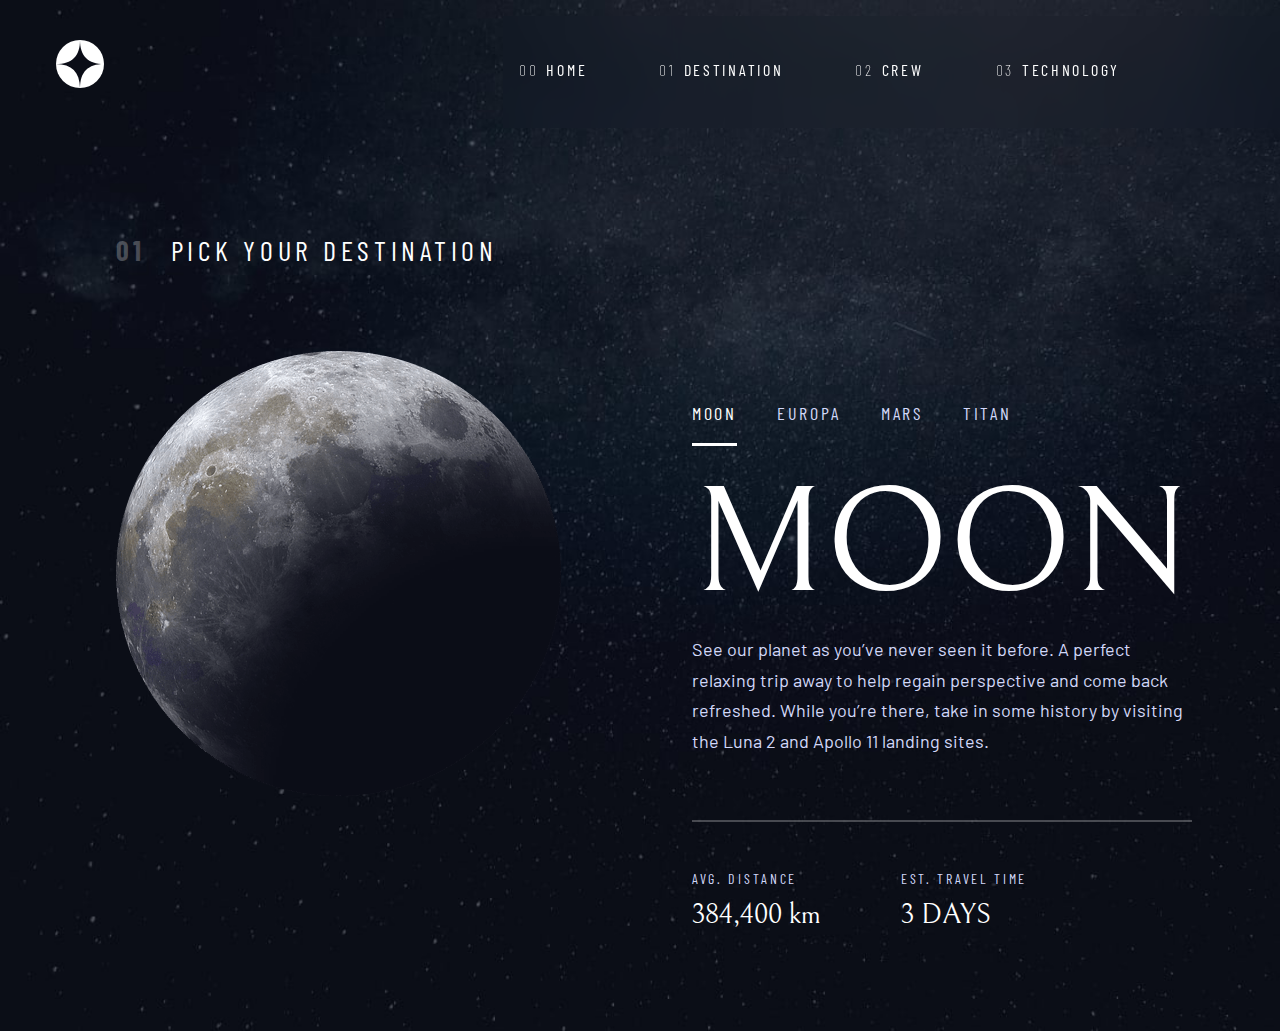
==== destination.html @ afd554cf "destination page" ====
<html lang="en">

<head>
  <meta charset="UTF-8" />
  <link rel="preconnect" href="https://fonts.googleapis.com">
  <link rel="preconnect" href="https://fonts.gstatic.com" crossorigin>
  <link
    href="https://fonts.googleapis.com/css2?family=Barlow+Condensed:wght@400;700&family=Bellefair&family=Barlow:wght@400;700&display=swap"
    rel="stylesheet">
  <meta name="viewport" content="width=device-width, initial-scale=1.0" />
  <link rel="stylesheet" href="index.css">
  <link rel="icon" type="image/png" sizes="32x32" href="./assets/favicon-32x32.png">
  <title>Space Tourism Demo Site</title>
  <script src="index.js" defer></script>
</head>

<body class="body-destination">
  <a href="#main" class="skip-to-content">Skip to Content</a>
  <header class="primary-header flex">
    <div class="logo-container">
      <a href="index.html"><img class="logo" src="./assets/shared/logo.svg" alt="space tourism logo"></a>
    </div>
    <button class="mobile-nav-toggle" aria-controls="primary-nav" aria-expanded="false"><span
        class="sr-only">Menu</span></button>
    <nav data-visible="false">
      <ul id="primary-nav" class="primary-nav underline-indicators flex">
        <li><a class="underline-indicator ff-sans-cond fs-300 uppercase letter-spacing-2 txt-white" href="index.html">
            <span aria-hidden="true">00</span>Home</a></li>
        <li><a class="underline-indicator ff-sans-cond fs-300 uppercase letter-spacing-2 txt-white"
            href="destination.html">
            <span aria-hidden="true">01</span>Destination</a></li>
        <li><a class="underline-indicator ff-sans-cond fs-300 uppercase letter-spacing-2 txt-white" href="crew.html">
            <span aria-hidden="true">02</span>Crew</a></li>
        <li><a class="underline-indicator ff-sans-cond fs-300 uppercase letter-spacing-2 txt-white"
            href="technology.html">
            <span aria-hidden="true">03</span>Technology</a></li>
      </ul>
    </nav>
  </header>

  <main id="main" class="grid-container grid-container--destination">
    <div>
      <h1 class="numbered-title"><span aria-hidden="true">01 </span>Pick your destination</h1>
      <img class="planet-img" src="./assets/destination/image-moon.png" alt="the moon"/>
    </div>
    <div class="grid-right">
      <div class="flow" style="--flow-space: 1em;">
        <!-- Tabs -->
        <div class="button-tabs underline-indicators flex">
          <button aria-selected="true" href="#"
            class="button-tab ff-sans-cond uppercase txt-accent letter-spacing-2">Moon</button>
          <button aria-selected="false" href="#"
            class="button-tab ff-sans-cond uppercase txt-accent letter-spacing-2">Europa</button>
          <button aria-selected="false" href="#"
            class="button-tab ff-sans-cond uppercase txt-accent letter-spacing-2">Mars</button>
          <button aria-selected="false" href="#"
            class="button-tab ff-sans-cond uppercase txt-accent letter-spacing-2">Titan</button>
        </div>

      <article class="destination-info">
        <p class="ff-serif fs-900 uppercase">Moon</p>
        <p class="fs-400 line-height-5 txt-accent">See our planet as you’ve never seen it before. A perfect relaxing trip away to help
        regain perspective and come back refreshed. While you’re there, take in some history
        by visiting the Luna 2 and Apollo 11 landing sites.</p>
        <hr style="margin-top: 4rem; border: 1px solid rgba(256, 256, 256, .25)">
          <div class="destination-meta flex" style="padding-top: 2rem">
            <div style="padding-right: 4rem">
              <p class="ff-sans-cond fs-200 uppercase letter-spacing-2 txt-accent">Avg. Distance</p>
              <p class="ff-serif fs-500">384,400 km</p>
            </div>
            <div>
              <p class="ff-sans-cond fs-200 uppercase letter-spacing-2 txt-accent">Est. travel time</p>
              <p class="ff-serif fs-500">3 DAYS</p>
            </div>
          </div>
      </article>
    </div>
  </main>

</body>

</html>
---- index.css ----
/* ------------------------ */
/* Custom properties */
/* ------------------------ */

:root {
  /* colors */
  --clr-dark: 230 35% 7%;
  --clr-light: 231 77% 90%;
  --clr-white: 0 0% 100%;

  /* font-sizes */
  --fs-900: 6.25rem;
  --fs-800: 5rem;
  --fs-700: 3.5rem;
  --fs-600: 2rem;
  --fs-500: 1.75rem;
  --fs-400: 1.125rem;
  --fs-300: 1rem;
  --fs-200: 0.875rem;

  /* font-families */
  --ff-serif: "Bellefair", serif;
  --ff-sans-cond: "Barlow Condensed", system-ui, sans-serif;
  --ff-sans-normal: "Barlow", sans-serif;

}

@media (min-width: 35em) {
  :root {
    --fs-900: 9.375rem;
    --fs-800: 5rem;
    --fs-700: 2.5rem;
    --fs-600: 1.5rem;
    --fs-400: 1rem;
  }
}

@media (min-width: 45em) {
  :root {
    /* font-sizes */
    --fs-800: 6.25rem;
    --fs-700: 3.5rem;
    --fs-600: 2rem;
    --fs-400: 1.125rem;
  }
}

/* ------------------------ */
/* Reset */
/* ------------------------ */

/* https://piccalil.li/blog/a-modern-css-reset/ */

/* Box Sizing */
*,
*::before,
*::after {
  box-sizing: border-box;
}

/* Reset margins */

body,
h1,
h2,
h3,
h4,
h5,
p,
figure,
picture {
  margin: 0;
}

h1,
h2,
h3,
h4,
h5,
h6,
p {
  font-weight: 400;
  margin: 5px 0;
}

/* set up the body */
body {
  font-family: var(--ff-sans-normal);
  font-size: var(--fs-400);
  color: hsl( var(--clr-white) );
  background-color: hsl( var(--clr-dark) );
  line-height: 1.5;
  min-height: 100vh;

  display: grid;
  grid-template-rows: min-content 1fr;
  overflow-x: hidden;
}

/* make images easier to work with */
img,
picture {
  max-width: 100%;
  display: block;
}

/* make form elements easier to work with */
input,
button,
textarea,
select {
  font: inherit;
}

/* remove animations for people who've turned them off */
@media (prefers-reduced-motion: reduce) {

  *,
  *::before,
  *::after {
    animation-duration: 0.01ms !important;
    animation-iteration-count: 1 !important;
    transition-duration: 0.01ms !important;
    scroll-behavior: auto !important;
  }
}

/* ------------------------ */
/* Utility Classes */
/* ------------------------ */

.flex {
  display: flex;
  gap: var(--gap, 1rem);
}

.column {
  flex-direction: column;
}

.grid {
  display: grid;
  gap: var(--gap, 1rem);
}

.block {
  display: block;
}

.flow > *:where(:not(:first-child)) {
  margin-top: var(--flow-space, 1rem);
}

.container {
  max-width: 80rem;
  margin-inline: auto;
  padding-inline: 2em;
}


/* screen reader only */
.sr-only {
  position: absolute;
  width: 1px;
  height: 1px;
  padding: 0;
  margin: -1px;
  overflow: hidden;
  clip: rect(0, 0, 0, 0);
  white-space: nowrap; /* added line */
  border: 0;
}

.skip-to-content {
  position: absolute;
  background: hsl( var(--clr-white) );
  color: hsl( var(--clr-dark) );
  padding: .5em 1em;
  margin-inline: auto;
  z-index: 9999;
  transform: translateY(-100%);
  transition: transform 400ms ease-in-out;
}

.skip-to-content:focus {
  transform: translateY(0%);
}

/* ------------------------ */
/* colors */
/* ------------------------ */

.bg-dark { background-color: hsl( var(--clr-dark) ); }
.bg-accent { background-color: hsl( var(--clr-light) );}
.bg-white { background-color: hsl( var(--clr-white) );}
.bg-alpha-50 { background-color: hsl( var(--clr-white) / .50 );}

.txt-dark { color: hsl( var(--clr-dark) );}
.txt-accent { color: hsl( var(--clr-light) );}
.txt-alpha-50 { color: hsl( var(--clr-light) / .50 );}
.txt-white { color: hsl( var(--clr-white) );}


/* ------------------------ */
/* typography */
/* ------------------------ */
.ff-serif { font-family: var(--ff-serif); }
.ff-sans-cond { font-family: var(--ff-sans-cond); }
.ff-sans-normal { font-family: var(--ff-sans-normal); }

.letter-spacing-1 { letter-spacing: 4.75px; }
.letter-spacing-2 { letter-spacing: 2.7px; }
.letter-spacing-3 { letter-spacing: 2.35px; }

.uppercase { text-transform: uppercase; }

.fs-900 { font-size: var(--fs-900); }
.fs-800 { font-size: var(--fs-800); }
.fs-700 { font-size: var(--fs-700); }
.fs-600 { font-size: var(--fs-600); }
.fs-500 { font-size: var(--fs-500); }
.fs-400 { font-size: var(--fs-400); line-height: 1.7; }
.fs-300 { font-size: var(--fs-300); }
.fs-200 { font-size: var(--fs-200); }

.fs-900,
.fs-800,
.fs-700,
.fs-600 {
  line-height: 1.1;
}

.numbered-title {
  font-family: var(--ff-sans-cond);
  font-size: var(--fs-500);
  text-transform: uppercase;
  letter-spacing: 4.72px;
}

.numbered-title > span {
  font-weight: bold;
  margin-right: .5em;
  color: hsl(var(--clr-white) / .25);
}

/* ------------------------ */
/* COMPONENTS */
/* ------------------------ */
.button-tabs {
  --gap: 2.5rem;
}

.button-tab {
  background-color: transparent;
}

.large-button {
  display: flex;
  font-size: 2rem;
  margin: 0 auto;
  position: relative;
  align-items: center;
  justify-content: center;
  z-index: 1;
  padding: 0 2em;
  border-radius: 50%;
  aspect-ratio: 1;
  text-decoration: none;
}

.large-button::after {
  content: '';
  position: absolute;
  z-index: -1;
  width: 100%;
  height: 100%;
  border-radius: 50%;
  background-color: hsl(var(--clr-white)/.15);
  opacity: 0;
  transition: opacity 500ms linear, transform 500ms ease-in-out;
}

.large-button:hover::after,
.large-button:focus::after {
  opacity: 1;
  transform: scale(1.5);
}

.underline-indicators > *,
.underline-indicator {
  cursor: pointer;
  padding: var(--underline-gap, 1rem) 0;
  border: 0;
  border-bottom: .2rem solid hsl(var(--clr-white) / 0);
}

.underline-indicators > *:focus,
.underline-indicators > *:hover,
.underline-indicator:hover,
.button-tab:hover {
  border-color: hsl( var(--clr-white) / .5 );
  transition: border-color 500ms ease-in-out;
}

.underline-indicators > .active,
.underline-indicators > [aria-selected="true"] {
  color: hsl( var(--clr-white) );
  border-color: hsl( var(--clr-white) / 1);
}


.dot-indicators > *,
.dot-select {
  cursor: pointer;
  border: 0;
  border-radius: 50%;
  aspect-ratio: 1;
  background-color: hsl( var(--clr-white) / .25);
}

.dot-indicators > *:hover,
.dot-select:hover {
  background-color: hsl( var(--clr-white) / .50);
  transition: background-color 500ms ease-in-out;
}

.dot-indicators > *:active,
.dot-indicators > [aria-selected="true"] {
  background-color: hsl( var(--clr-white));
}

.small-button > * {
  cursor: pointer;
  border-radius: 50%;
  max-width: 5rem;
  border: .1rem solid hsl(var(--clr-white) / .25);
  padding: .25rem 0;
  aspect-ratio: 1;
}

.small-button > *:hover,
.num-button:hover,
.small-button > *:focus {
  border: .1rem solid hsl(var(--clr-white) / 1);
  transition: border-color 500ms ease-in-out;
}

.small-button > *:active,
.small-button > [aria-selected="true"]{
  color: hsl( var(--clr-dark) );
  border: .1rem solid hsl(var(--clr-white) / 1);
  background-color: hsl( var(--clr-white) );
}

/* ------------------------ */
/* Navigation */
/* ------------------------ */

.primary-nav {
  --underline-gap: 2.5rem;
  --gap: 4em;
  list-style: none;
  padding: 0;
  margin: 0;
}

.primary-nav a {
  text-decoration: none;
}

.primary-nav a > span {
  margin-right: .5em;
  font-weight: 100;
}

nav {
  display: flex;
  margin: 1rem 0 0 auto;
  padding: 0 10rem 0 1rem;
  background: hsl(var(--clr-dark) / 1);
}

@supports(backdrop-filter: blur(15px)) {
  nav {
    background: hsl(var(--clr-dark) / 0.025);
    -webkit-backdrop-filter: blur(15px);
    backdrop-filter: blur(15px);
  }
}

.mobile-nav-toggle {
  display: none;
}

@media (max-width: 55em) {
  .primary-nav {
    --underline-gap: 1.5rem;
    display: flex;
    flex-direction: column;
    justify-content: start;
    z-index: 2;
    --gap: 0;
  }

  .primary-nav.underline-indicator > active {
    border: 0;
  }

  nav {
    padding: 5rem 10rem 0 2rem;
    min-height: min(100vh);
    margin: 0;
    right: 0;
    position: fixed;
    z-index: 999;
    transform: translateX(100%);
  }

  nav[data-visible="true"] {
    transform: translateX(0%);
    transition: transform 500ms ease-in-out;
  }

  .mobile-nav-toggle {
    display: block;
    position: absolute;
    z-index: 2000;
    right: 3rem;
    top: 3rem;
    background: transparent;
    border: 0;
    background-image: url(./assets/shared/icon-hamburger.svg);
    background-repeat: no-repeat;
    background-position: center;
    width: 1.5rem;
    aspect-ratio: 1;
    cursor: pointer;
  }

  .mobile-nav-toggle[aria-expanded="true"] {
    background-image: url(./assets/shared/icon-close.svg);
  }

  .button-tabs {
    justify-content: center;
  }

  .destination-meta {
    justify-content: center;
  }
}

.logo {
  margin: 2.5rem clamp(1.5rem, 5vw, 3.5rem);
  width: max-content;
  aspect-ratio: 1;
}

/* ------------------------ */
/* LAYOUT */
/* ------------------------ */


.grid-container {
  text-align: center;
  display: grid;
  padding-inline: 1em;
  place-items: center;
  row-gap: 8%;
}

.grid-container * {
  max-width: 50ch;
}

.grid-right {
  margin-top: 0;
  padding-bottom: 10vh;
}

/* destination layout */

@media (min-width: 54rem) {
  .grid-container {
    text-align: left;
    column-gap: (var(--container-gap, 2rem));
    grid-template-columns: minmax(1em, 1fr) minmax(0, 40rem) minmax(0, 40rem) minmax(1em, 1fr);
  }

  .grid-container>*:first-child {
    grid-column: 2;
  }

  .grid-container>*:last-child {
    grid-column: 3;
  }

  .grid-container--home {
    padding-bottom: max(6rem, 20vh);
    align-items: end;
  }

  .grid-container--destination {
    padding-top: 6rem;
    padding-bottom:0;
    align-items: start;
  }

  .grid-right {
    padding-top: 10rem;
    padding-bottom: auto;
  }
}

/* ------------------------ */
/* PAGE SPECIFIC BACKGROUNDS */
/* ------------------------ */
/* ------------------------ */
/* Home */
/* ------------------------ */

body {
  background-repeat: no-repeat;
  background-size: cover;
}

.body-home {
  background-image: url('./assets/home/background-home-mobile.jpg');
}

.body-destination {
  background-image: url('./assets/destination/background-destination-mobile.jpg')
}

@media (min-width: 35rem) {
  .body-home {
      background-image: url('./assets/home/background-home-tablet.jpg');
    }

  .body-destination {
      background-image: url('./assets/destination/background-destination-tablet.jpg');
    }
  }

@media (min-width: 55rem) {
  .body-home {
    background-image: url('./assets/home/background-home-desktop.jpg');
  }
  .body-destination {
    background-image: url('./assets/destination/background-destination-desktop.jpg');
  }
}

.planet-img {
  margin: 5rem auto 0rem auto;
  max-width: 60vw;
}
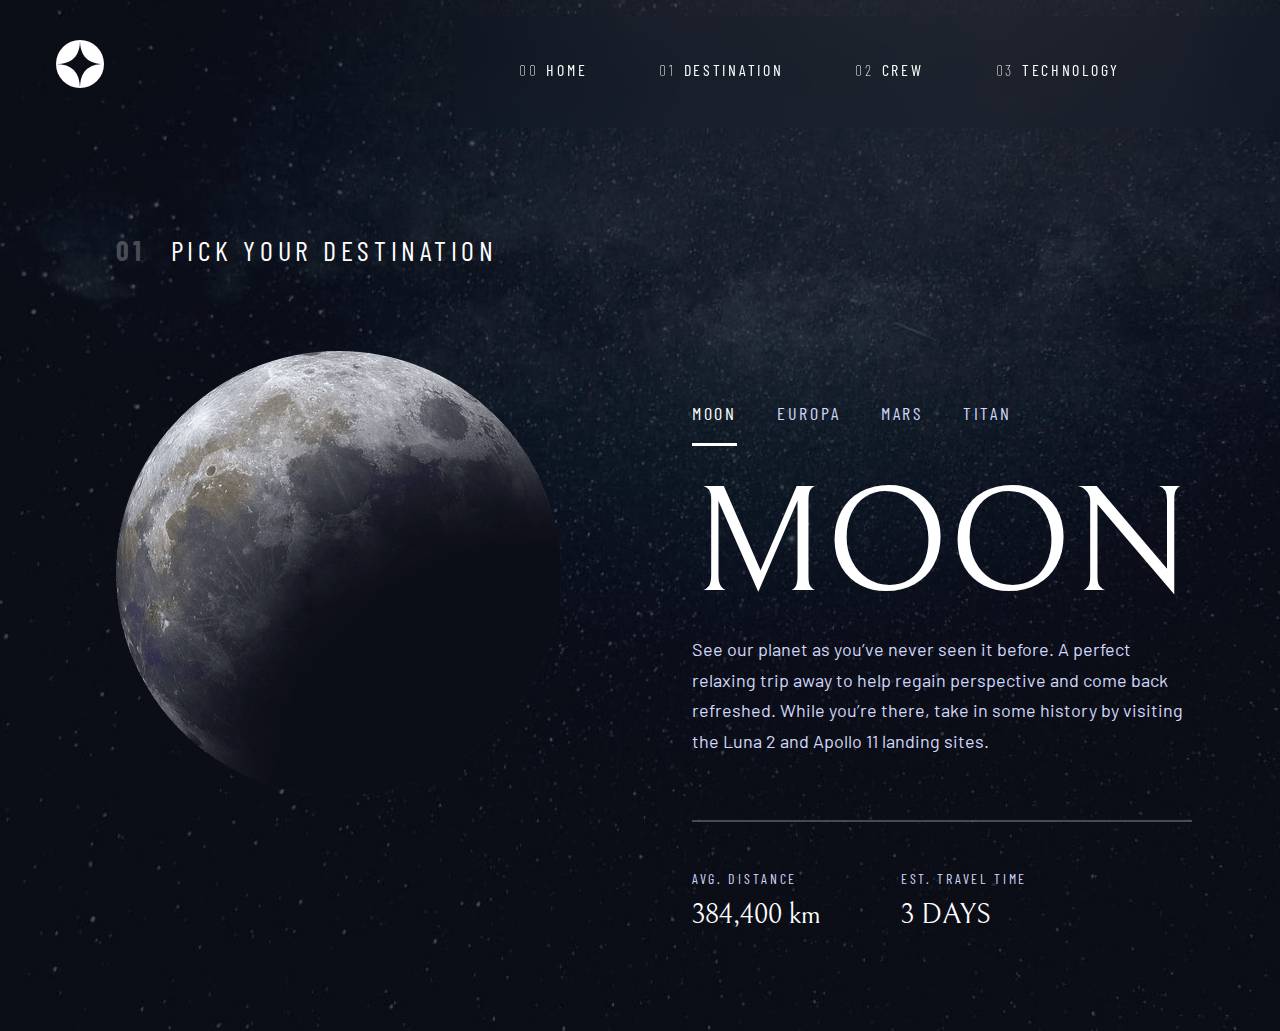
==== commit 53838a21: "crew page start" ====
--- a/destination.html
+++ b/destination.html
@@ -10,7 +10,7 @@
   <meta name="viewport" content="width=device-width, initial-scale=1.0" />
   <link rel="stylesheet" href="index.css">
   <link rel="icon" type="image/png" sizes="32x32" href="./assets/favicon-32x32.png">
-  <title>Space Tourism Demo Site</title>
+  <title>Space Tourism | Destination</title>
   <script src="index.js" defer></script>
 </head>
 
--- a/index.css
+++ b/index.css
@@ -376,7 +376,7 @@
 nav {
   display: flex;
   margin: 1rem 0 0 auto;
-  padding: 0 10rem 0 1rem;
+  padding: 0 10rem 0 4rem;
   background: hsl(var(--clr-dark) / 1);
 }
 
@@ -506,12 +506,24 @@
     align-items: start;
   }
 
+  .grid-container--crew {
+    padding-top: 6rem;
+    padding-bottom: 0;
+    align-items: start;
+  }
+
   .grid-right {
     padding-top: 10rem;
     padding-bottom: auto;
   }
 }
 
+/* crew layout */
+
+.crew-title {
+  display: inline;
+}
+
 /* ------------------------ */
 /* PAGE SPECIFIC BACKGROUNDS */
 /* ------------------------ */
@@ -530,6 +542,10 @@
 
 .body-destination {
   background-image: url('./assets/destination/background-destination-mobile.jpg')
+}
+
+.body-crew {
+  background-image: url('./assets/crew/background-crew-desktop.jpg')
 }
 
 @media (min-width: 35rem) {
@@ -540,7 +556,12 @@
   .body-destination {
       background-image: url('./assets/destination/background-destination-tablet.jpg');
     }
-  }
+
+  .body-crew {
+      background-image: url('./assets/crew/background-crew-tablet.jpg')
+    }
+  }
+
 
 @media (min-width: 55rem) {
   .body-home {
@@ -549,9 +570,19 @@
   .body-destination {
     background-image: url('./assets/destination/background-destination-desktop.jpg');
   }
+  .body-crew {
+    background-image: url('./assets/crew/background-crew-desktop.jpg')
+  }
 }
 
 .planet-img {
   margin: 5rem auto 0rem auto;
   max-width: 60vw;
+}
+
+.crew-img {
+  max-width: min(70vw, 100%);
+  position: fixed;
+  bottom: 0;
+  right: 10%;
 }